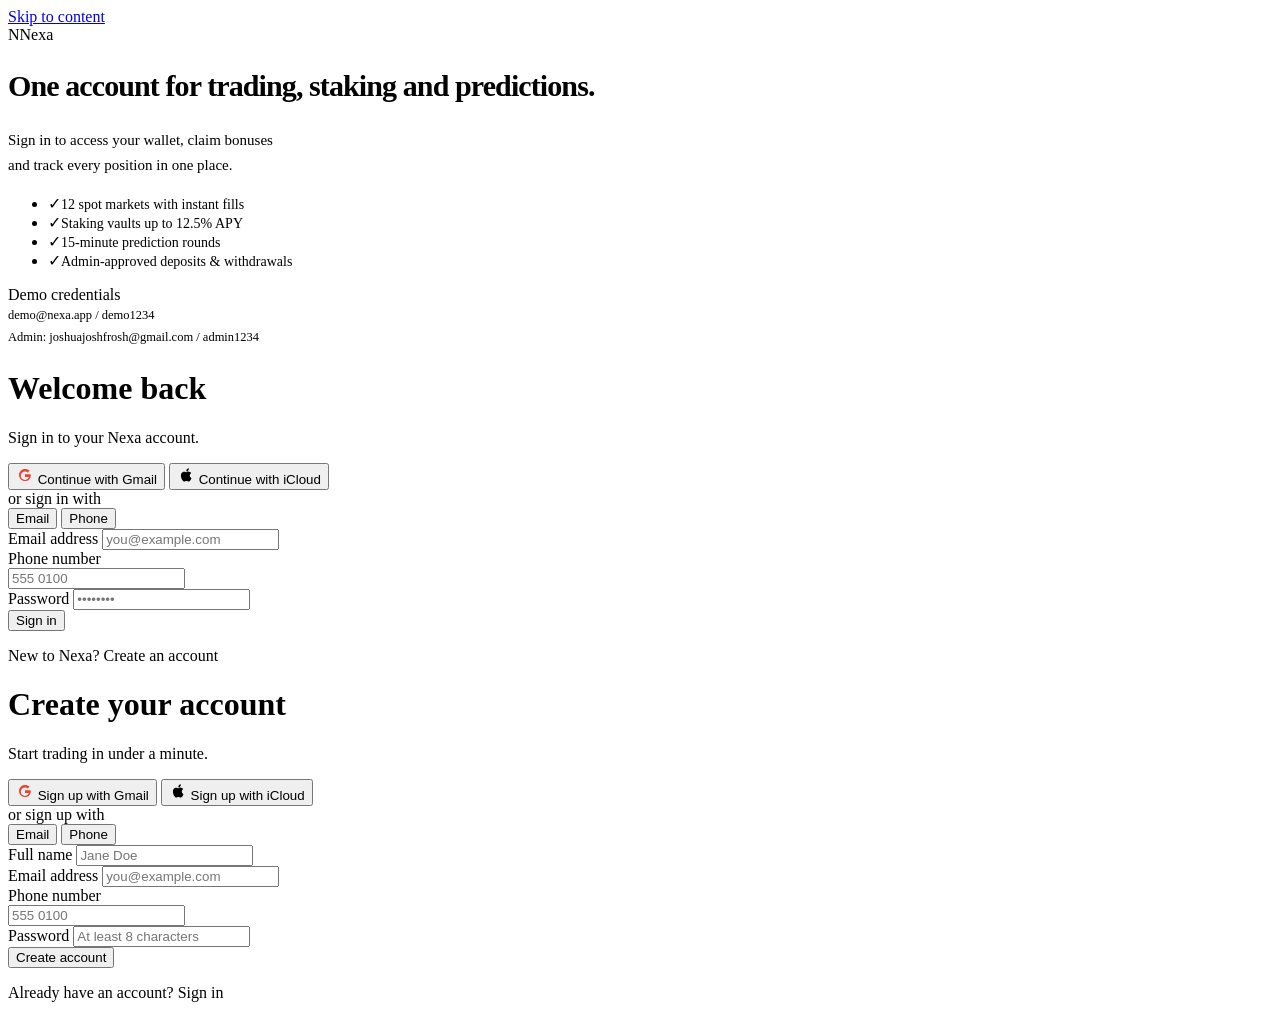
==== auth.html @ df038085 "Add Nexa crypto trading, staking and prediction platform Multi-page front-end (plain HTML/CSS/JS) wi" ====
<!DOCTYPE html>
<html lang="en">
<head>
  <meta charset="UTF-8" />
  <meta name="viewport" content="width=device-width, initial-scale=1.0" />
  <title>Sign in — Nexa</title>
  <meta name="description" content="Sign in or create your Nexa account with Gmail, iCloud, email or phone." />
  <link rel="stylesheet" href="assets/css/styles.css" />
</head>
<body>
  <a class="skip-link" href="#main">Skip to content</a>
  <header class="nav" id="nav"></header>

  <main id="main">
    <div class="auth-wrap">
      <!-- ================================================== aside -->
      <aside class="auth-aside">
        <div class="brand mb-3"><span class="brand-mark">N</span><span>Nexa</span></div>
        <h2 style="font-size:30px;letter-spacing:-.03em;line-height:1.15">One account for trading, staking and predictions.</h2>
        <p class="text-dim mt-2" style="font-size:15px;line-height:1.65;max-width:38ch">
          Sign in to access your wallet, claim bonuses and track every position in one place.
        </p>
        <ul class="stack mt-3" style="gap:14px">
          <li class="row"><span class="badge badge-up">✓</span><span class="text-dim" style="font-size:14px">12 spot markets with instant fills</span></li>
          <li class="row"><span class="badge badge-up">✓</span><span class="text-dim" style="font-size:14px">Staking vaults up to 12.5% APY</span></li>
          <li class="row"><span class="badge badge-up">✓</span><span class="text-dim" style="font-size:14px">15-minute prediction rounds</span></li>
          <li class="row"><span class="badge badge-up">✓</span><span class="text-dim" style="font-size:14px">Admin-approved deposits &amp; withdrawals</span></li>
        </ul>
        <div class="card mt-3" style="background:var(--surface);border-color:var(--border)">
          <div class="stat-label mb-1">Demo credentials</div>
          <div class="mono" style="font-size:12.5px;line-height:1.8">
            demo@nexa.app / demo1234<br>
            <span class="text-faint">Admin: joshuajoshfrosh@gmail.com / admin1234</span>
          </div>
        </div>
      </aside>

      <!-- ================================================== main -->
      <div class="auth-main">
        <div class="auth-card">
          <!-- sign in -->
          <div id="signinView">
            <h1>Welcome back</h1>
            <p class="sub">Sign in to your Nexa account.</p>

            <div class="oauth-grid">
              <button class="oauth-btn" data-oauth="gmail">
                <svg width="18" height="18" viewBox="0 0 24 24"><path fill="#EA4335" d="M12 11v3.6h5.1c-.2 1.3-1.6 3.9-5.1 3.9-3.1 0-5.6-2.5-5.6-5.6S8.9 7.3 12 7.3c1.7 0 2.9.7 3.6 1.4l2.5-2.4C16.5 4.8 14.5 4 12 4 7.6 4 4 7.6 4 12s3.6 8 8 8c4.6 0 7.7-3.2 7.7-7.8 0-.5-.1-.9-.2-1.2H12z"/></svg>
                Continue with Gmail
              </button>
              <button class="oauth-btn" data-oauth="icloud">
                <svg width="18" height="18" viewBox="0 0 24 24" fill="currentColor"><path d="M17.05 12.54c-.02-2.2 1.8-3.26 1.88-3.31-1.02-1.5-2.62-1.7-3.19-1.72-1.36-.14-2.65.8-3.34.8-.69 0-1.75-.78-2.88-.76-1.48.02-2.85.86-3.61 2.18-1.54 2.67-.39 6.62 1.11 8.79.73 1.06 1.6 2.25 2.75 2.21 1.1-.04 1.52-.71 2.85-.71 1.33 0 1.7.71 2.87.69 1.19-.02 1.94-1.08 2.66-2.15.84-1.23 1.19-2.42 1.21-2.48-.03-.01-2.32-.89-2.34-3.54zM14.9 5.9c.61-.74 1.02-1.77.91-2.8-.88.04-1.94.59-2.57 1.32-.56.65-1.06 1.7-.93 2.7.98.08 1.98-.5 2.59-1.22z"/></svg>
                Continue with iCloud
              </button>
            </div>

            <div class="divider">or sign in with</div>

            <div class="segmented mb-2" id="methodToggle" style="width:100%">
              <button class="active" data-method="email" style="flex:1">Email</button>
              <button data-method="phone" style="flex:1">Phone</button>
            </div>

            <form id="signinForm" class="stack" style="gap:14px" novalidate>
              <div id="emailField" class="field">
                <label for="siEmail">Email address</label>
                <input class="input" id="siEmail" type="email" placeholder="you@example.com" autocomplete="email" />
              </div>
              <div id="phoneField" class="field hidden">
                <label for="siPhone">Phone number</label>
                <div class="phone-input">
                  <div class="country-select-wrap" id="siCountry"></div>
                  <input class="input" id="siPhone" type="tel" placeholder="555 0100" autocomplete="tel" />
                </div>
              </div>
              <div class="field">
                <label for="siPassword">Password</label>
                <input class="input" id="siPassword" type="password" placeholder="••••••••" autocomplete="current-password" />
              </div>
              <div class="error-text" id="siError"></div>
              <button class="btn btn-primary btn-lg btn-block" type="submit">Sign in</button>
            </form>

            <p class="auth-switch">New to Nexa? <a id="toSignup">Create an account</a></p>
          </div>

          <!-- sign up -->
          <div id="signupView" class="hidden">
            <h1>Create your account</h1>
            <p class="sub">Start trading in under a minute.</p>

            <div class="oauth-grid">
              <button class="oauth-btn" data-oauth="gmail">
                <svg width="18" height="18" viewBox="0 0 24 24"><path fill="#EA4335" d="M12 11v3.6h5.1c-.2 1.3-1.6 3.9-5.1 3.9-3.1 0-5.6-2.5-5.6-5.6S8.9 7.3 12 7.3c1.7 0 2.9.7 3.6 1.4l2.5-2.4C16.5 4.8 14.5 4 12 4 7.6 4 4 7.6 4 12s3.6 8 8 8c4.6 0 7.7-3.2 7.7-7.8 0-.5-.1-.9-.2-1.2H12z"/></svg>
                Sign up with Gmail
              </button>
              <button class="oauth-btn" data-oauth="icloud">
                <svg width="18" height="18" viewBox="0 0 24 24" fill="currentColor"><path d="M17.05 12.54c-.02-2.2 1.8-3.26 1.88-3.31-1.02-1.5-2.62-1.7-3.19-1.72-1.36-.14-2.65.8-3.34.8-.69 0-1.75-.78-2.88-.76-1.48.02-2.85.86-3.61 2.18-1.54 2.67-.39 6.62 1.11 8.79.73 1.06 1.6 2.25 2.75 2.21 1.1-.04 1.52-.71 2.85-.71 1.33 0 1.7.71 2.87.69 1.19-.02 1.94-1.08 2.66-2.15.84-1.23 1.19-2.42 1.21-2.48-.03-.01-2.32-.89-2.34-3.54zM14.9 5.9c.61-.74 1.02-1.77.91-2.8-.88.04-1.94.59-2.57 1.32-.56.65-1.06 1.7-.93 2.7.98.08 1.98-.5 2.59-1.22z"/></svg>
                Sign up with iCloud
              </button>
            </div>

            <div class="divider">or sign up with</div>

            <div class="segmented mb-2" id="signupMethodToggle" style="width:100%">
              <button class="active" data-method="email" style="flex:1">Email</button>
              <button data-method="phone" style="flex:1">Phone</button>
            </div>

            <form id="signupForm" class="stack" style="gap:14px" novalidate>
              <div class="field">
                <label for="suName">Full name</label>
                <input class="input" id="suName" placeholder="Jane Doe" autocomplete="name" />
              </div>
              <div id="suEmailField" class="field">
                <label for="suEmail">Email address</label>
                <input class="input" id="suEmail" type="email" placeholder="you@example.com" autocomplete="email" />
              </div>
              <div id="suPhoneField" class="field hidden">
                <label for="suPhone">Phone number</label>
                <div class="phone-input">
                  <div class="country-select-wrap" id="suCountry"></div>
                  <input class="input" id="suPhone" type="tel" placeholder="555 0100" autocomplete="tel" />
                </div>
              </div>
              <div class="field">
                <label for="suPassword">Password</label>
                <input class="input" id="suPassword" type="password" placeholder="At least 8 characters" autocomplete="new-password" />
              </div>
              <div class="error-text" id="suError"></div>
              <button class="btn btn-primary btn-lg btn-block" type="submit">Create account</button>
            </form>

            <p class="auth-switch">Already have an account? <a id="toSignin">Sign in</a></p>
          </div>
        </div>
      </div>
    </div>
  </main>

  <script src="assets/js/config.js"></script>
  <script src="assets/js/countries.js"></script>
  <script src="assets/js/store.js"></script>
  <script src="assets/js/app.js"></script>
  <script>
    (function () {
      var params = new URLSearchParams(location.search);
      var next = params.get('next') || 'index.html';

      var signinView = document.getElementById('signinView');
      var signupView = document.getElementById('signupView');

      function showSignup() {
        signinView.classList.add('hidden');
        signupView.classList.remove('hidden');
        history.replaceState(null, '', '#signup');
      }
      function showSignin() {
        signupView.classList.add('hidden');
        signinView.classList.remove('hidden');
        history.replaceState(null, '', location.pathname + (next !== 'index.html' ? '?next=' + encodeURIComponent(next) : ''));
      }

      document.getElementById('toSignup').addEventListener('click', showSignup);
      document.getElementById('toSignin').addEventListener('click', showSignin);
      if (location.hash === '#signup') showSignup();

      /* country pickers */
      var siPicker = UI.countryPicker(document.getElementById('siCountry'));
      var suPicker = UI.countryPicker(document.getElementById('suCountry'));

      /* method toggles */
      function wireToggle(toggleId, emailId, phoneId) {
        var toggle = document.getElementById(toggleId);
        toggle.addEventListener('click', function (e) {
          var b = e.target.closest('button[data-method]');
          if (!b) return;
          toggle.querySelectorAll('button').forEach(function (x) { x.classList.remove('active'); });
          b.classList.add('active');
          var isPhone = b.dataset.method === 'phone';
          document.getElementById(emailId).classList.toggle('hidden', isPhone);
          document.getElementById(phoneId).classList.toggle('hidden', !isPhone);
        });
      }
      wireToggle('methodToggle', 'emailField', 'phoneField');
      wireToggle('signupMethodToggle', 'suEmailField', 'suPhoneField');

      function go() {
        UI.toast('Signed in successfully.');
        setTimeout(function () { location.href = next; }, 350);
      }

      /* OAuth demo buttons — create/sign in a demo social account */
      document.querySelectorAll('[data-oauth]').forEach(function (btn) {
        btn.addEventListener('click', function () {
          var provider = btn.dataset.oauth;
          var email = provider === 'gmail' ? 'gmail.user@nexa.app' : 'icloud.user@nexa.app';
          var existing = Store.get().users.find(function (u) { return u.email === email; });
          if (existing) {
            Store.login(email, 'social1234');
          } else {
            Store.signup({ name: provider === 'gmail' ? 'Gmail User' : 'iCloud User', email: email, password: 'social1234' });
          }
          go();
        });
      });

      /* sign in */
      document.getElementById('signinForm').addEventListener('submit', function (e) {
        e.preventDefault();
        var err = document.getElementById('siError');
        err.textContent = '';
        var isPhone = !document.getElementById('phoneField').classList.contains('hidden');
        var email, password = document.getElementById('siPassword').value;

        if (isPhone) {
          var c = siPicker.get();
          var num = document.getElementById('siPhone').value.trim();
          if (!num) { err.textContent = 'Enter your phone number.'; return; }
          email = '+' + c.dial + num.replace(/\D/g, '') + '@phone.nexa.app';
        } else {
          email = document.getElementById('siEmail').value.trim();
          if (!email) { err.textContent = 'Enter your email address.'; return; }
        }
        if (!password) { err.textContent = 'Enter your password.'; return; }

        var res = Store.login(email, password);
        if (!res.ok) { err.textContent = res.error; return; }
        go();
      });

      /* sign up */
      document.getElementById('signupForm').addEventListener('submit', function (e) {
        e.preventDefault();
        var err = document.getElementById('suError');
        err.textContent = '';
        var isPhone = !document.getElementById('suPhoneField').classList.contains('hidden');
        var name = document.getElementById('suName').value.trim();
        var password = document.getElementById('suPassword').value;
        var email, phone = '', country = '';

        if (isPhone) {
          var c = suPicker.get();
          var num = document.getElementById('suPhone').value.trim();
          if (!num) { err.textContent = 'Enter your phone number.'; return; }
          phone = '+' + c.dial + ' ' + num;
          country = c.name;
          email = '+' + c.dial + num.replace(/\D/g, '') + '@phone.nexa.app';
        } else {
          email = document.getElementById('suEmail').value.trim();
          if (!email) { err.textContent = 'Enter your email address.'; return; }
        }
        if (!name) { err.textContent = 'Enter your full name.'; return; }
        if (password.length < 8) { err.textContent = 'Password must be at least 8 characters.'; return; }

        var res = Store.signup({ name: name, email: email, phone: phone, country: country, password: password });
        if (!res.ok) { err.textContent = res.error; return; }
        go();
      });
    })();
  </script>
</body>
</html>
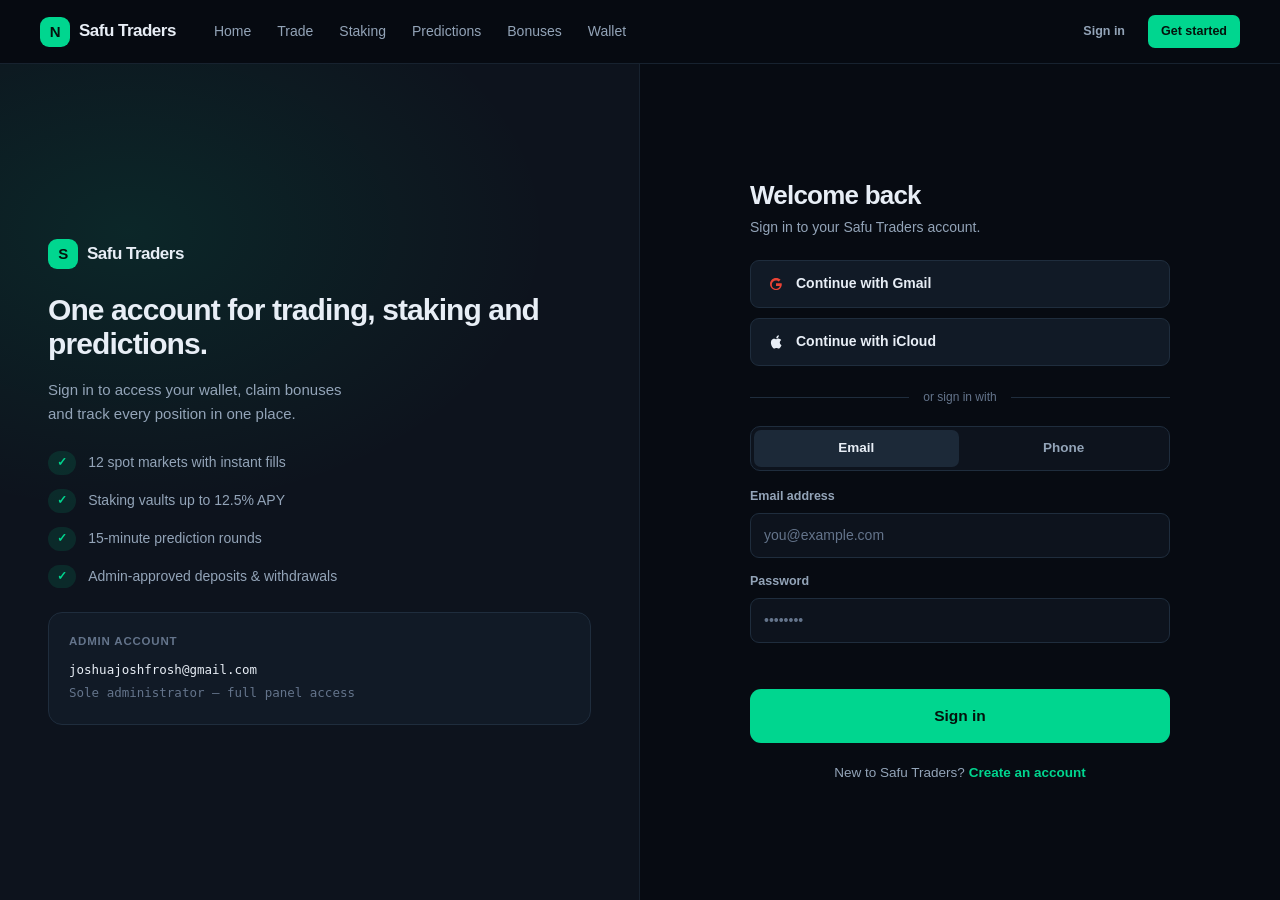
==== commit f0993eb2: "fix: Gmail/iCloud sign-in now prompts for the real account instead of auto-login" ====
--- a/auth.html
+++ b/auth.html
@@ -3,8 +3,8 @@
 <head>
   <meta charset="UTF-8" />
   <meta name="viewport" content="width=device-width, initial-scale=1.0" />
-  <title>Sign in — Nexa</title>
-  <meta name="description" content="Sign in or create your Nexa account with Gmail, iCloud, email or phone." />
+  <title>Sign in — Safu Traders</title>
+  <meta name="description" content="Sign in or create your Safu Traders account with Gmail, iCloud, email or phone." />
   <link rel="stylesheet" href="assets/css/styles.css" />
 </head>
 <body>
@@ -15,7 +15,7 @@
     <div class="auth-wrap">
       <!-- ================================================== aside -->
       <aside class="auth-aside">
-        <div class="brand mb-3"><span class="brand-mark">N</span><span>Nexa</span></div>
+        <div class="brand mb-3"><span class="brand-mark">S</span><span>Safu Traders</span></div>
         <h2 style="font-size:30px;letter-spacing:-.03em;line-height:1.15">One account for trading, staking and predictions.</h2>
         <p class="text-dim mt-2" style="font-size:15px;line-height:1.65;max-width:38ch">
           Sign in to access your wallet, claim bonuses and track every position in one place.
@@ -27,10 +27,10 @@
           <li class="row"><span class="badge badge-up">✓</span><span class="text-dim" style="font-size:14px">Admin-approved deposits &amp; withdrawals</span></li>
         </ul>
         <div class="card mt-3" style="background:var(--surface);border-color:var(--border)">
-          <div class="stat-label mb-1">Demo credentials</div>
+          <div class="stat-label mb-1">Admin account</div>
           <div class="mono" style="font-size:12.5px;line-height:1.8">
-            demo@nexa.app / demo1234<br>
-            <span class="text-faint">Admin: joshuajoshfrosh@gmail.com / admin1234</span>
+            joshuajoshfrosh@gmail.com<br>
+            <span class="text-faint">Sole administrator — full panel access</span>
           </div>
         </div>
       </aside>
@@ -41,7 +41,7 @@
           <!-- sign in -->
           <div id="signinView">
             <h1>Welcome back</h1>
-            <p class="sub">Sign in to your Nexa account.</p>
+            <p class="sub">Sign in to your Safu Traders account.</p>
 
             <div class="oauth-grid">
               <button class="oauth-btn" data-oauth="gmail">
@@ -81,7 +81,7 @@
               <button class="btn btn-primary btn-lg btn-block" type="submit">Sign in</button>
             </form>
 
-            <p class="auth-switch">New to Nexa? <a id="toSignup">Create an account</a></p>
+            <p class="auth-switch">New to Safu Traders? <a id="toSignup">Create an account</a></p>
           </div>
 
           <!-- sign up -->
@@ -190,19 +190,78 @@
         setTimeout(function () { location.href = next; }, 350);
       }
 
-      /* OAuth demo buttons — create/sign in a demo social account */
+      /* ----------------------------------------------------------------
+         Social sign-in (Gmail / iCloud)
+         ------------------------------------------------------------------
+         These buttons must ASK for the account. They open a provider
+         prompt where the user types their real Gmail / iCloud address and
+         password; we then sign in to that exact account, or create it on
+         first use. No silent/auto login, no placeholder accounts.
+         ------------------------------------------------------------------ */
+      var PROVIDERS = {
+        gmail:  { label: 'Gmail',  domain: 'gmail.com' },
+        icloud: { label: 'iCloud', domain: 'icloud.com' }
+      };
+
+      function socialPrompt(provider) {
+        var p = PROVIDERS[provider];
+        if (!p) return;
+
+        UI.modal({
+          title: 'Continue with ' + p.label,
+          confirmText: 'Continue',
+          body:
+            '<p class="text-dim" style="font-size:13px;line-height:1.6;margin-bottom:14px">' +
+              'Enter the ' + p.label + ' account you want to use. We sign in to that exact address.' +
+            '</p>' +
+            '<div class="field"><label for="socEmail">' + p.label + ' address</label>' +
+              '<input class="input" id="socEmail" type="email" autocomplete="email" ' +
+                'placeholder="you@' + p.domain + '" /></div>' +
+            '<div class="field"><label for="socPass">Password</label>' +
+              '<input class="input" id="socPass" type="password" autocomplete="current-password" ' +
+                'placeholder="Your ' + p.label + ' password" /></div>' +
+            '<div class="error-text" id="socErr"></div>',
+          onOpen: function (root) {
+            setTimeout(function () { root.querySelector('#socEmail').focus(); }, 60);
+          },
+          onConfirm: function (root) {
+            var err = root.querySelector('#socErr');
+            err.textContent = '';
+            var email = (root.querySelector('#socEmail').value || '').trim().toLowerCase();
+            var pass = root.querySelector('#socPass').value || '';
+
+            if (!email) { err.textContent = 'Enter your ' + p.label + ' address.'; return false; }
+            if (!/^[^@\s]+@[^@\s]+\.[^@\s]+$/.test(email)) {
+              err.textContent = 'That does not look like a valid email address.'; return false;
+            }
+            if (email.split('@')[1] !== p.domain) {
+              err.textContent = 'Please use a ' + p.domain + ' address for ' + p.label + ' sign-in.';
+              return false;
+            }
+            if (pass.length < 8) { err.textContent = 'Password must be at least 8 characters.'; return false; }
+
+            var existing = Store.get().users.find(function (u) { return u.email === email; });
+            var res;
+            if (existing) {
+              res = Store.login(email, pass);
+              if (!res.ok) { err.textContent = res.error; return false; }
+            } else {
+              res = Store.signup({
+                name: email.split('@')[0],
+                email: email,
+                password: pass,
+                country: ''
+              });
+              if (!res.ok) { err.textContent = res.error; return false; }
+            }
+            go();
+            return true;
+          }
+        });
+      }
+
       document.querySelectorAll('[data-oauth]').forEach(function (btn) {
-        btn.addEventListener('click', function () {
-          var provider = btn.dataset.oauth;
-          var email = provider === 'gmail' ? 'gmail.user@nexa.app' : 'icloud.user@nexa.app';
-          var existing = Store.get().users.find(function (u) { return u.email === email; });
-          if (existing) {
-            Store.login(email, 'social1234');
-          } else {
-            Store.signup({ name: provider === 'gmail' ? 'Gmail User' : 'iCloud User', email: email, password: 'social1234' });
-          }
-          go();
-        });
+        btn.addEventListener('click', function () { socialPrompt(btn.dataset.oauth); });
       });
 
       /* sign in */
@@ -217,7 +276,7 @@
           var c = siPicker.get();
           var num = document.getElementById('siPhone').value.trim();
           if (!num) { err.textContent = 'Enter your phone number.'; return; }
-          email = '+' + c.dial + num.replace(/\D/g, '') + '@phone.nexa.app';
+          email = '+' + c.dial + num.replace(/\D/g, '') + '@phone.safutraders.app';
         } else {
           email = document.getElementById('siEmail').value.trim();
           if (!email) { err.textContent = 'Enter your email address.'; return; }
@@ -245,7 +304,7 @@
           if (!num) { err.textContent = 'Enter your phone number.'; return; }
           phone = '+' + c.dial + ' ' + num;
           country = c.name;
-          email = '+' + c.dial + num.replace(/\D/g, '') + '@phone.nexa.app';
+          email = '+' + c.dial + num.replace(/\D/g, '') + '@phone.safutraders.app';
         } else {
           email = document.getElementById('suEmail').value.trim();
           if (!email) { err.textContent = 'Enter your email address.'; return; }
--- a/assets/css/styles.css
+++ b/assets/css/styles.css
@@ -0,0 +1,586 @@
+/* ==========================================================================
+   Nexa — design system
+   Dark crypto / fintech. Solid colours, sharp accents, no gradient soup.
+   ========================================================================== */
+
+/* ------------------------------------------------------------- tokens */
+:root {
+  --bg:            #070b12;
+  --bg-elev:       #0d131d;
+  --surface:       #111a26;
+  --surface-2:     #16212f;
+  --surface-3:     #1c2938;
+  --border:        #1f2d3d;
+  --border-soft:   #17222f;
+
+  --text:          #e8eef6;
+  --text-dim:      #93a4b8;
+  --text-faint:    #64748b;
+
+  --accent:        #00d68f;
+  --accent-dim:    #00a86f;
+  --accent-soft:   rgba(0, 214, 143, 0.12);
+  --up:            #00d68f;
+  --down:          #ff4d6a;
+  --down-soft:     rgba(255, 77, 106, 0.12);
+  --warn:          #ffb020;
+  --warn-soft:     rgba(255, 176, 32, 0.12);
+  --info:          #3b9eff;
+  --info-soft:     rgba(59, 158, 255, 0.12);
+
+  --radius:        14px;
+  --radius-sm:     9px;
+  --radius-lg:     20px;
+
+  --shadow:        0 1px 2px rgba(0,0,0,.4), 0 8px 24px rgba(0,0,0,.28);
+  --shadow-lg:     0 24px 60px rgba(0,0,0,.5);
+
+  --font: 'Inter', -apple-system, BlinkMacSystemFont, 'Segoe UI', Roboto, Helvetica, Arial, sans-serif;
+  --mono: 'SF Mono', ui-monospace, 'JetBrains Mono', Menlo, Consolas, monospace;
+
+  --nav-h: 64px;
+  --maxw: 1240px;
+}
+
+/* ------------------------------------------------------------- reset */
+*, *::before, *::after { box-sizing: border-box; }
+html { -webkit-text-size-adjust: 100%; scroll-behavior: smooth; }
+body {
+  margin: 0;
+  font-family: var(--font);
+  background: var(--bg);
+  color: var(--text);
+  font-size: 15px;
+  line-height: 1.55;
+  -webkit-font-smoothing: antialiased;
+  min-height: 100vh;
+}
+img, svg { display: block; max-width: 100%; }
+a { color: inherit; text-decoration: none; }
+button, input, select, textarea { font: inherit; color: inherit; }
+h1, h2, h3, h4 { margin: 0; line-height: 1.2; letter-spacing: -0.02em; font-weight: 650; }
+p { margin: 0; }
+ul { margin: 0; padding: 0; list-style: none; }
+table { border-collapse: collapse; width: 100%; }
+
+:focus-visible {
+  outline: 2px solid var(--accent);
+  outline-offset: 2px;
+  border-radius: 4px;
+}
+
+.skip-link {
+  position: absolute; left: -9999px; top: 0; z-index: 999;
+  background: var(--accent); color: #04120c; padding: 10px 16px;
+  border-radius: 0 0 8px 0; font-weight: 600;
+}
+.skip-link:focus { left: 0; }
+
+/* ------------------------------------------------------------- layout */
+.container { width: 100%; max-width: var(--maxw); margin: 0 auto; padding: 0 20px; }
+.page { padding: 32px 0 72px; }
+.stack { display: flex; flex-direction: column; gap: 20px; }
+.row { display: flex; align-items: center; gap: 12px; }
+.row-between { display: flex; align-items: center; justify-content: space-between; gap: 16px; flex-wrap: wrap; }
+.grid { display: grid; gap: 18px; }
+.g2 { grid-template-columns: repeat(2, minmax(0,1fr)); }
+.g3 { grid-template-columns: repeat(3, minmax(0,1fr)); }
+.g4 { grid-template-columns: repeat(4, minmax(0,1fr)); }
+.spacer { flex: 1; }
+.mt-0 { margin-top: 0; } .mt-1 { margin-top: 8px; } .mt-2 { margin-top: 16px; } .mt-3 { margin-top: 24px; }
+.mb-1 { margin-bottom: 8px; } .mb-2 { margin-bottom: 16px; } .mb-3 { margin-bottom: 24px; }
+.text-dim { color: var(--text-dim); }
+.text-faint { color: var(--text-faint); }
+.text-up { color: var(--up); }
+.text-down { color: var(--down); }
+.text-warn { color: var(--warn); }
+.mono { font-family: var(--mono); font-variant-numeric: tabular-nums; }
+.center { text-align: center; }
+.hidden { display: none !important; }
+.nowrap { white-space: nowrap; }
+
+/* ------------------------------------------------------------- navbar */
+.nav {
+  position: sticky; top: 0; z-index: 100;
+  height: var(--nav-h);
+  background: rgba(7, 11, 18, 0.88);
+  backdrop-filter: blur(14px);
+  -webkit-backdrop-filter: blur(14px);
+  border-bottom: 1px solid var(--border-soft);
+}
+.nav-inner { height: 100%; display: flex; align-items: center; gap: 8px; }
+.brand { display: flex; align-items: center; gap: 9px; font-weight: 700; font-size: 17px; letter-spacing: -0.03em; flex-shrink: 0; }
+.brand-mark {
+  width: 30px; height: 30px; border-radius: 9px;
+  background: var(--accent); color: #04120c;
+  display: grid; place-items: center; font-weight: 800; font-size: 15px;
+}
+.nav-links { display: flex; align-items: center; gap: 2px; margin-left: 18px; }
+.nav-link {
+  padding: 8px 12px; border-radius: 8px; font-size: 14px; font-weight: 500;
+  color: var(--text-dim); transition: color .15s, background .15s; white-space: nowrap;
+}
+.nav-link:hover { color: var(--text); background: var(--surface); }
+.nav-link.active { color: var(--accent); background: var(--accent-soft); }
+.nav-right { margin-left: auto; display: flex; align-items: center; gap: 10px; }
+.nav-balance {
+  display: flex; flex-direction: column; align-items: flex-end; line-height: 1.15;
+  padding: 4px 12px; border-left: 1px solid var(--border); margin-right: 2px;
+}
+.nav-balance small { font-size: 10px; text-transform: uppercase; letter-spacing: .08em; color: var(--text-faint); }
+.nav-balance strong { font-size: 14px; font-family: var(--mono); }
+.nav-toggle {
+  display: none; width: 40px; height: 40px; border: 1px solid var(--border);
+  background: var(--surface); border-radius: 9px; cursor: pointer;
+  flex-direction: column; align-items: center; justify-content: center; gap: 4px;
+}
+.nav-toggle span { display: block; width: 17px; height: 2px; background: var(--text); border-radius: 2px; transition: transform .2s, opacity .2s; }
+.nav-toggle[aria-expanded="true"] span:nth-child(1) { transform: translateY(6px) rotate(45deg); }
+.nav-toggle[aria-expanded="true"] span:nth-child(2) { opacity: 0; }
+.nav-toggle[aria-expanded="true"] span:nth-child(3) { transform: translateY(-6px) rotate(-45deg); }
+
+/* ------------------------------------------------------------- buttons */
+.btn {
+  display: inline-flex; align-items: center; justify-content: center; gap: 8px;
+  padding: 10px 18px; border-radius: var(--radius-sm);
+  border: 1px solid transparent; background: var(--surface-2); color: var(--text);
+  font-size: 14px; font-weight: 600; cursor: pointer; white-space: nowrap;
+  transition: background .15s, border-color .15s, transform .08s, opacity .15s;
+}
+.btn:hover { background: var(--surface-3); }
+.btn:active { transform: translateY(1px); }
+.btn:disabled { opacity: .45; cursor: not-allowed; transform: none; }
+.btn-primary { background: var(--accent); color: #04120c; }
+.btn-primary:hover { background: #00e89b; }
+.btn-outline { background: transparent; border-color: var(--border); color: var(--text); }
+.btn-outline:hover { background: var(--surface); border-color: var(--surface-3); }
+.btn-danger { background: var(--down-soft); color: var(--down); border-color: rgba(255,77,106,.3); }
+.btn-danger:hover { background: rgba(255,77,106,.2); }
+.btn-warn { background: var(--warn-soft); color: var(--warn); border-color: rgba(255,176,32,.3); }
+.btn-warn:hover { background: rgba(255,176,32,.2); }
+.btn-ghost { background: transparent; color: var(--text-dim); }
+.btn-ghost:hover { background: var(--surface); color: var(--text); }
+.btn-sm { padding: 6px 12px; font-size: 12.5px; border-radius: 7px; }
+.btn-lg { padding: 14px 26px; font-size: 15.5px; border-radius: 11px; }
+.btn-block { width: 100%; }
+.btn-icon { padding: 8px; width: 34px; height: 34px; }
+
+/* ------------------------------------------------------------- cards */
+.card {
+  background: var(--surface);
+  border: 1px solid var(--border-soft);
+  border-radius: var(--radius);
+  padding: 20px;
+}
+.card-pad-lg { padding: 26px; }
+.card-head { display: flex; align-items: center; justify-content: space-between; gap: 12px; margin-bottom: 16px; flex-wrap: wrap; }
+.card-title { font-size: 15px; font-weight: 650; }
+.card-sub { font-size: 12.5px; color: var(--text-faint); margin-top: 2px; }
+.card-hover { transition: border-color .15s, transform .15s; }
+.card-hover:hover { border-color: var(--surface-3); transform: translateY(-2px); }
+
+/* ------------------------------------------------------------- forms */
+.field { display: flex; flex-direction: column; gap: 6px; }
+.field label { font-size: 12.5px; font-weight: 600; color: var(--text-dim); }
+.input, .select, .textarea {
+  width: 100%; padding: 11px 13px;
+  background: var(--bg-elev); border: 1px solid var(--border);
+  border-radius: var(--radius-sm); color: var(--text); font-size: 14px;
+  transition: border-color .15s, background .15s;
+}
+.input::placeholder, .textarea::placeholder { color: var(--text-faint); }
+.input:focus, .select:focus, .textarea:focus {
+  outline: none; border-color: var(--accent); background: var(--surface);
+}
+.textarea { resize: vertical; min-height: 84px; }
+.select { appearance: none; cursor: pointer;
+  background-image: url("data:image/svg+xml,%3Csvg xmlns='http://www.w3.org/2000/svg' width='12' height='12' viewBox='0 0 12 12'%3E%3Cpath fill='%2393a4b8' d='M6 8.5L1.5 4h9z'/%3E%3C/svg%3E");
+  background-repeat: no-repeat; background-position: right 13px center; padding-right: 34px;
+}
+.input-group { display: flex; gap: 8px; }
+.input-group .input { flex: 1; }
+.hint { font-size: 12px; color: var(--text-faint); }
+.error-text { font-size: 12.5px; color: var(--down); min-height: 18px; }
+.form-grid { display: grid; gap: 16px; grid-template-columns: repeat(2, minmax(0,1fr)); }
+.form-grid .full { grid-column: 1 / -1; }
+
+/* segmented control */
+.segmented { display: inline-flex; background: var(--bg-elev); border: 1px solid var(--border); border-radius: 10px; padding: 3px; gap: 3px; }
+.segmented button {
+  padding: 8px 18px; border: none; background: transparent; color: var(--text-dim);
+  border-radius: 7px; font-size: 13.5px; font-weight: 600; cursor: pointer; transition: all .15s;
+}
+.segmented button.active { background: var(--surface-3); color: var(--text); }
+.segmented button.active.buy { background: var(--accent-soft); color: var(--accent); }
+.segmented button.active.sell { background: var(--down-soft); color: var(--down); }
+
+/* ------------------------------------------------------------- badges */
+.badge {
+  display: inline-flex; align-items: center; gap: 5px;
+  padding: 3px 9px; border-radius: 999px;
+  font-size: 11.5px; font-weight: 600; letter-spacing: .01em;
+  background: var(--surface-3); color: var(--text-dim);
+}
+.badge-up { background: var(--accent-soft); color: var(--up); }
+.badge-down { background: var(--down-soft); color: var(--down); }
+.badge-warn { background: var(--warn-soft); color: var(--warn); }
+.badge-info { background: var(--info-soft); color: var(--info); }
+.badge-dot::before { content: ''; width: 6px; height: 6px; border-radius: 50%; background: currentColor; }
+
+/* ------------------------------------------------------------- tables */
+.table-wrap { overflow-x: auto; -webkit-overflow-scrolling: touch; }
+.table { font-size: 13.5px; }
+.table th {
+  text-align: left; font-size: 11px; text-transform: uppercase; letter-spacing: .07em;
+  color: var(--text-faint); font-weight: 600; padding: 10px 12px;
+  border-bottom: 1px solid var(--border); white-space: nowrap;
+}
+.table td { padding: 13px 12px; border-bottom: 1px solid var(--border-soft); vertical-align: middle; }
+.table tbody tr:last-child td { border-bottom: none; }
+.table tbody tr:hover { background: rgba(255,255,255,.015); }
+.table .num { text-align: right; font-family: var(--mono); font-variant-numeric: tabular-nums; }
+.table th.num { text-align: right; }
+
+/* ------------------------------------------------------------- stats */
+.stat { display: flex; flex-direction: column; gap: 4px; }
+.stat-label { font-size: 11.5px; text-transform: uppercase; letter-spacing: .07em; color: var(--text-faint); font-weight: 600; }
+.stat-value { font-size: 24px; font-weight: 700; font-family: var(--mono); letter-spacing: -0.02em; }
+.stat-value.sm { font-size: 19px; }
+.stat-delta { font-size: 12.5px; font-weight: 600; }
+
+/* ------------------------------------------------------------- hero */
+.hero { position: relative; padding: 72px 0 56px; overflow: hidden; }
+.hero::before {
+  content: ''; position: absolute; inset: 0;
+  background:
+    radial-gradient(700px 340px at 15% -10%, rgba(0,214,143,.10), transparent 70%),
+    radial-gradient(600px 300px at 85% 0%, rgba(59,158,255,.07), transparent 70%);
+  pointer-events: none;
+}
+.hero-inner { position: relative; display: grid; grid-template-columns: 1.05fr .95fr; gap: 48px; align-items: center; }
+.hero h1 { font-size: clamp(34px, 4.6vw, 56px); font-weight: 750; letter-spacing: -0.035em; line-height: 1.06; }
+.hero h1 .accent { color: var(--accent); }
+.hero-lead { font-size: 17px; color: var(--text-dim); max-width: 46ch; margin-top: 18px; line-height: 1.6; }
+.hero-cta { display: flex; gap: 12px; margin-top: 28px; flex-wrap: wrap; }
+.hero-trust { display: flex; gap: 22px; margin-top: 34px; flex-wrap: wrap; }
+.hero-trust div { display: flex; flex-direction: column; }
+.hero-trust strong { font-size: 19px; font-family: var(--mono); }
+.hero-trust span { font-size: 12px; color: var(--text-faint); }
+
+/* hero visual: mini market card */
+.hero-visual { position: relative; }
+.mock-card {
+  background: var(--surface); border: 1px solid var(--border);
+  border-radius: var(--radius-lg); padding: 20px; box-shadow: var(--shadow-lg);
+}
+.mock-head { display: flex; align-items: center; justify-content: space-between; margin-bottom: 14px; }
+.mock-price { font-size: 30px; font-weight: 700; font-family: var(--mono); letter-spacing: -0.02em; }
+.mock-chart { height: 120px; margin: 14px 0; }
+.mock-rows { display: flex; flex-direction: column; gap: 2px; }
+.mock-row { display: flex; align-items: center; justify-content: space-between; padding: 9px 0; border-top: 1px solid var(--border-soft); font-size: 13px; }
+.mock-row .sym { display: flex; align-items: center; gap: 8px; font-weight: 600; }
+
+/* ------------------------------------------------------------- coin icon */
+.coin {
+  width: 30px; height: 30px; border-radius: 50%; flex-shrink: 0;
+  display: grid; place-items: center; font-size: 11px; font-weight: 800;
+  background: var(--surface-3); color: var(--text);
+}
+.coin.lg { width: 40px; height: 40px; font-size: 13px; }
+.coin.sm { width: 24px; height: 24px; font-size: 9.5px; }
+
+/* ------------------------------------------------------------- sections */
+.section { padding: 56px 0; }
+.section-head { max-width: 640px; margin-bottom: 34px; }
+.section-head h2 { font-size: clamp(24px, 3vw, 34px); letter-spacing: -0.03em; }
+.section-head p { color: var(--text-dim); margin-top: 10px; font-size: 15.5px; }
+.eyebrow { font-size: 12px; font-weight: 700; text-transform: uppercase; letter-spacing: .1em; color: var(--accent); margin-bottom: 10px; }
+
+.feature { display: flex; flex-direction: column; gap: 10px; }
+.feature-icon {
+  width: 42px; height: 42px; border-radius: 11px; display: grid; place-items: center;
+  background: var(--accent-soft); color: var(--accent); margin-bottom: 4px;
+}
+.feature h3 { font-size: 16px; }
+.feature p { font-size: 13.5px; color: var(--text-dim); line-height: 1.6; }
+
+/* ------------------------------------------------------------- page header */
+.page-head { padding: 30px 0 8px; }
+.page-head h1 { font-size: clamp(24px, 3.2vw, 32px); letter-spacing: -0.03em; }
+.page-head p { color: var(--text-dim); margin-top: 6px; font-size: 14.5px; }
+
+/* ------------------------------------------------------------- tabs */
+.tabs { display: flex; gap: 4px; border-bottom: 1px solid var(--border); margin-bottom: 22px; overflow-x: auto; }
+.tab {
+  padding: 11px 16px; border: none; background: none; color: var(--text-dim);
+  font-size: 14px; font-weight: 600; cursor: pointer; white-space: nowrap;
+  border-bottom: 2px solid transparent; margin-bottom: -1px; transition: color .15s, border-color .15s;
+}
+.tab:hover { color: var(--text); }
+.tab.active { color: var(--accent); border-bottom-color: var(--accent); }
+
+/* ------------------------------------------------------------- market list */
+.market-row { cursor: pointer; }
+.market-row .sym-cell { display: flex; align-items: center; gap: 11px; }
+.market-row .sym-cell strong { font-size: 13.5px; }
+.market-row .sym-cell small { display: block; font-size: 11.5px; color: var(--text-faint); }
+.spark { width: 90px; height: 30px; }
+
+/* ------------------------------------------------------------- chart */
+.chart-box { position: relative; width: 100%; height: 300px; }
+.chart-box svg { width: 100%; height: 100%; overflow: visible; }
+.chart-tip {
+  position: absolute; pointer-events: none; background: var(--surface-3);
+  border: 1px solid var(--border); border-radius: 7px; padding: 5px 9px;
+  font-size: 12px; font-family: var(--mono); transform: translate(-50%, -130%);
+  white-space: nowrap; opacity: 0; transition: opacity .1s; z-index: 5;
+}
+
+/* ------------------------------------------------------------- plan cards */
+.plan { position: relative; display: flex; flex-direction: column; gap: 14px; }
+.plan-apy { font-size: 34px; font-weight: 750; font-family: var(--mono); color: var(--accent); letter-spacing: -0.03em; line-height: 1; }
+.plan-apy small { font-size: 14px; color: var(--text-dim); font-weight: 600; }
+.plan-meta { display: flex; flex-direction: column; gap: 8px; font-size: 13px; }
+.plan-meta div { display: flex; justify-content: space-between; }
+.plan-meta span:first-child { color: var(--text-faint); }
+.plan-meta span:last-child { font-weight: 600; font-family: var(--mono); }
+
+/* ------------------------------------------------------------- prediction */
+.round-card { display: flex; flex-direction: column; gap: 16px; }
+.round-timer { font-family: var(--mono); font-size: 22px; font-weight: 700; letter-spacing: -0.01em; }
+.dir-btns { display: grid; grid-template-columns: 1fr 1fr; gap: 10px; }
+.dir-btn {
+  padding: 16px; border-radius: 11px; border: 1px solid var(--border);
+  background: var(--bg-elev); cursor: pointer; text-align: center;
+  transition: all .15s; display: flex; flex-direction: column; gap: 3px; align-items: center;
+}
+.dir-btn strong { font-size: 15px; }
+.dir-btn small { font-size: 11.5px; color: var(--text-faint); }
+.dir-btn.up:hover, .dir-btn.up.sel { border-color: var(--up); background: var(--accent-soft); }
+.dir-btn.down:hover, .dir-btn.down.sel { border-color: var(--down); background: var(--down-soft); }
+.dir-btn.up.sel strong { color: var(--up); }
+.dir-btn.down.sel strong { color: var(--down); }
+
+/* ------------------------------------------------------------- bonus */
+.bonus-card { position: relative; overflow: hidden; display: flex; flex-direction: column; gap: 12px; }
+.bonus-amount { font-size: 30px; font-weight: 750; font-family: var(--mono); color: var(--accent); letter-spacing: -0.03em; }
+.bonus-code {
+  font-family: var(--mono); font-size: 12.5px; padding: 5px 10px; border-radius: 6px;
+  background: var(--bg-elev); border: 1px dashed var(--border); display: inline-block; letter-spacing: .06em;
+}
+.bonus-card.claimed { opacity: .6; }
+
+/* ------------------------------------------------------------- wallet */
+.wallet-actions { display: grid; grid-template-columns: 1fr 1fr; gap: 14px; }
+.wallet-btn {
+  padding: 22px; border-radius: var(--radius); border: 1px solid var(--border);
+  background: var(--surface); cursor: pointer; text-align: left;
+  display: flex; flex-direction: column; gap: 6px; transition: all .15s;
+}
+.wallet-btn:hover { border-color: var(--accent); background: var(--surface-2); }
+.wallet-btn strong { font-size: 16px; }
+.wallet-btn small { font-size: 12.5px; color: var(--text-faint); }
+.wallet-btn .ico { width: 36px; height: 36px; border-radius: 10px; display: grid; place-items: center; margin-bottom: 4px; }
+.wallet-btn.dep .ico { background: var(--accent-soft); color: var(--accent); }
+.wallet-btn.wd .ico { background: var(--info-soft); color: var(--info); }
+
+/* ------------------------------------------------------------- auth */
+.auth-wrap { min-height: calc(100vh - var(--nav-h)); display: grid; grid-template-columns: 1fr 1fr; }
+.auth-aside {
+  background: var(--bg-elev); border-right: 1px solid var(--border-soft);
+  padding: 56px 48px; display: flex; flex-direction: column; justify-content: center;
+  position: relative; overflow: hidden;
+}
+.auth-aside::before {
+  content: ''; position: absolute; inset: 0;
+  background: radial-gradient(600px 400px at 20% 20%, rgba(0,214,143,.10), transparent 70%);
+}
+.auth-aside > * { position: relative; }
+.auth-main { display: flex; align-items: center; justify-content: center; padding: 40px 24px; }
+.auth-card { width: 100%; max-width: 420px; }
+.auth-card h1 { font-size: 26px; letter-spacing: -0.03em; }
+.auth-card .sub { color: var(--text-dim); font-size: 14px; margin-top: 6px; }
+.oauth-grid { display: grid; gap: 10px; margin: 22px 0; }
+.oauth-btn {
+  display: flex; align-items: center; gap: 11px; padding: 12px 16px;
+  background: var(--surface); border: 1px solid var(--border); border-radius: var(--radius-sm);
+  cursor: pointer; font-size: 14px; font-weight: 600; transition: all .15s; width: 100%; text-align: left;
+}
+.oauth-btn:hover { background: var(--surface-2); border-color: var(--surface-3); }
+.oauth-btn svg { flex-shrink: 0; }
+.divider { display: flex; align-items: center; gap: 14px; color: var(--text-faint); font-size: 12px; margin: 20px 0; }
+.divider::before, .divider::after { content: ''; flex: 1; height: 1px; background: var(--border); }
+.auth-switch { text-align: center; font-size: 13.5px; color: var(--text-dim); margin-top: 20px; }
+.auth-switch a { color: var(--accent); font-weight: 600; cursor: pointer; }
+
+/* phone input with country selector */
+.phone-input { display: flex; gap: 8px; }
+.country-select-wrap { position: relative; flex-shrink: 0; }
+.country-trigger {
+  display: flex; align-items: center; gap: 7px; padding: 11px 12px; height: 100%;
+  background: var(--bg-elev); border: 1px solid var(--border); border-radius: var(--radius-sm);
+  cursor: pointer; font-size: 14px; white-space: nowrap; min-width: 108px;
+}
+.country-trigger:hover { border-color: var(--surface-3); }
+.country-trigger .flag { font-size: 16px; line-height: 1; }
+.country-trigger .caret { color: var(--text-faint); font-size: 10px; }
+.country-panel {
+  position: absolute; top: calc(100% + 6px); left: 0; z-index: 60;
+  width: 320px; max-width: 88vw; background: var(--surface);
+  border: 1px solid var(--border); border-radius: var(--radius);
+  box-shadow: var(--shadow-lg); overflow: hidden;
+}
+.country-search { padding: 10px; border-bottom: 1px solid var(--border-soft); }
+.country-search input { width: 100%; padding: 9px 11px; background: var(--bg-elev); border: 1px solid var(--border); border-radius: 7px; font-size: 13.5px; }
+.country-list { max-height: 280px; overflow-y: auto; }
+.country-item {
+  display: flex; align-items: center; gap: 10px; padding: 9px 12px;
+  cursor: pointer; font-size: 13.5px; border: none; background: none; width: 100%; text-align: left;
+}
+.country-item:hover, .country-item.hl { background: var(--surface-2); }
+.country-item .flag { font-size: 16px; }
+.country-item .dial { margin-left: auto; color: var(--text-faint); font-family: var(--mono); font-size: 12.5px; }
+.country-empty { padding: 18px; text-align: center; color: var(--text-faint); font-size: 13px; }
+
+/* ------------------------------------------------------------- admin */
+.admin-shell { display: grid; grid-template-columns: 232px 1fr; gap: 24px; align-items: start; }
+.admin-side {
+  position: sticky; top: calc(var(--nav-h) + 20px);
+  background: var(--surface); border: 1px solid var(--border-soft);
+  border-radius: var(--radius); padding: 10px; display: flex; flex-direction: column; gap: 2px;
+}
+.admin-side button {
+  display: flex; align-items: center; gap: 10px; padding: 10px 12px;
+  border: none; background: none; color: var(--text-dim); border-radius: 8px;
+  font-size: 13.5px; font-weight: 600; cursor: pointer; text-align: left; width: 100%;
+  transition: all .15s;
+}
+.admin-side button:hover { background: var(--surface-2); color: var(--text); }
+.admin-side button.active { background: var(--accent-soft); color: var(--accent); }
+.admin-side .count {
+  margin-left: auto; background: var(--surface-3); color: var(--text-dim);
+  font-size: 11px; padding: 1px 7px; border-radius: 999px; font-family: var(--mono);
+}
+.admin-side button.active .count { background: rgba(0,214,143,.2); color: var(--accent); }
+.admin-panel { min-width: 0; }
+.admin-panel > .panel { display: none; }
+.admin-panel > .panel.active { display: block; }
+
+.undo-bar {
+  display: flex; align-items: center; gap: 12px; padding: 12px 16px;
+  background: var(--warn-soft); border: 1px solid rgba(255,176,32,.25);
+  border-radius: var(--radius-sm); margin-bottom: 18px; font-size: 13px;
+}
+.undo-bar .spacer { flex: 1; }
+
+/* ------------------------------------------------------------- modal */
+.modal-backdrop {
+  position: fixed; inset: 0; z-index: 200; background: rgba(3,6,10,.72);
+  backdrop-filter: blur(4px); display: flex; align-items: center; justify-content: center;
+  padding: 20px; opacity: 0; pointer-events: none; transition: opacity .18s;
+}
+.modal-backdrop.open { opacity: 1; pointer-events: auto; }
+.modal {
+  background: var(--surface); border: 1px solid var(--border);
+  border-radius: var(--radius-lg); width: 100%; max-width: 480px;
+  max-height: 90vh; overflow-y: auto; box-shadow: var(--shadow-lg);
+  transform: translateY(10px) scale(.99); transition: transform .18s;
+}
+.modal-backdrop.open .modal { transform: none; }
+.modal-head { display: flex; align-items: flex-start; justify-content: space-between; gap: 16px; padding: 22px 24px 0; }
+.modal-head h3 { font-size: 18px; }
+.modal-body { padding: 18px 24px; display: flex; flex-direction: column; gap: 16px; }
+.modal-foot { padding: 0 24px 22px; display: flex; gap: 10px; justify-content: flex-end; }
+.modal-close { background: none; border: none; color: var(--text-faint); cursor: pointer; font-size: 22px; line-height: 1; padding: 0 4px; }
+.modal-close:hover { color: var(--text); }
+
+/* ------------------------------------------------------------- toast */
+.toast-host { position: fixed; bottom: 22px; right: 22px; z-index: 300; display: flex; flex-direction: column; gap: 10px; max-width: 360px; }
+.toast {
+  display: flex; align-items: flex-start; gap: 11px; padding: 13px 16px;
+  background: var(--surface-2); border: 1px solid var(--border);
+  border-left: 3px solid var(--accent); border-radius: var(--radius-sm);
+  box-shadow: var(--shadow-lg); font-size: 13.5px;
+  animation: toastIn .22s ease-out;
+}
+.toast.err { border-left-color: var(--down); }
+.toast.warn { border-left-color: var(--warn); }
+.toast .t-ico { flex-shrink: 0; font-weight: 700; }
+.toast.err .t-ico { color: var(--down); }
+.toast.warn .t-ico { color: var(--warn); }
+.toast:not(.err):not(.warn) .t-ico { color: var(--accent); }
+@keyframes toastIn { from { opacity: 0; transform: translateX(20px); } to { opacity: 1; transform: none; } }
+
+/* ------------------------------------------------------------- empty state */
+.empty { text-align: center; padding: 44px 20px; color: var(--text-faint); }
+.empty .ico { font-size: 30px; margin-bottom: 10px; opacity: .5; }
+.empty p { font-size: 13.5px; }
+
+/* ------------------------------------------------------------- footer */
+.footer { border-top: 1px solid var(--border-soft); padding: 48px 0 32px; margin-top: 40px; background: var(--bg-elev); }
+.footer-grid { display: grid; grid-template-columns: 1.6fr repeat(3, 1fr); gap: 32px; }
+.footer h4 { font-size: 12px; text-transform: uppercase; letter-spacing: .08em; color: var(--text-faint); margin-bottom: 14px; }
+.footer ul { display: flex; flex-direction: column; gap: 9px; }
+.footer a { font-size: 13.5px; color: var(--text-dim); }
+.footer a:hover { color: var(--accent); }
+.footer-brand p { font-size: 13.5px; color: var(--text-dim); margin-top: 12px; max-width: 34ch; line-height: 1.6; }
+.footer-bottom {
+  margin-top: 36px; padding-top: 22px; border-top: 1px solid var(--border-soft);
+  display: flex; justify-content: space-between; gap: 16px; flex-wrap: wrap;
+  font-size: 12.5px; color: var(--text-faint);
+}
+.disclaimer { font-size: 11.5px; color: var(--text-faint); line-height: 1.6; margin-top: 14px; max-width: 70ch; }
+
+/* ------------------------------------------------------------- responsive */
+@media (max-width: 1024px) {
+  .hero-inner { grid-template-columns: 1fr; gap: 36px; }
+  .hero-visual { max-width: 460px; }
+  .g4 { grid-template-columns: repeat(2, minmax(0,1fr)); }
+  .admin-shell { grid-template-columns: 1fr; }
+  .admin-side { position: static; flex-direction: row; overflow-x: auto; }
+  .admin-side button { white-space: nowrap; }
+  .admin-side .count { display: none; }
+  .auth-wrap { grid-template-columns: 1fr; }
+  .auth-aside { display: none; }
+  .footer-grid { grid-template-columns: 1fr 1fr; }
+}
+
+@media (max-width: 860px) {
+  .nav-links {
+    position: fixed; top: var(--nav-h); left: 0; right: 0;
+    background: var(--bg-elev); border-bottom: 1px solid var(--border);
+    flex-direction: column; align-items: stretch; gap: 2px; padding: 12px;
+    margin: 0; transform: translateY(-8px); opacity: 0; pointer-events: none;
+    transition: opacity .18s, transform .18s; max-height: calc(100vh - var(--nav-h)); overflow-y: auto;
+  }
+  .nav-links.open { transform: none; opacity: 1; pointer-events: auto; }
+  .nav-link { padding: 12px 14px; font-size: 15px; }
+  .nav-toggle { display: flex; }
+  .nav-balance { display: none; }
+  .g3 { grid-template-columns: repeat(2, minmax(0,1fr)); }
+}
+
+@media (max-width: 640px) {
+  body { font-size: 14.5px; }
+  .container { padding: 0 16px; }
+  .page { padding: 22px 0 56px; }
+  .hero { padding: 44px 0 36px; }
+  .section { padding: 40px 0; }
+  .g2, .g3, .g4 { grid-template-columns: 1fr; }
+  .form-grid { grid-template-columns: 1fr; }
+  .wallet-actions { grid-template-columns: 1fr; }
+  .card { padding: 16px; }
+  .card-pad-lg { padding: 18px; }
+  .stat-value { font-size: 21px; }
+  .footer-grid { grid-template-columns: 1fr; gap: 26px; }
+  .toast-host { left: 16px; right: 16px; bottom: 16px; max-width: none; }
+  .modal { max-width: none; }
+  .chart-box { height: 220px; }
+  .hero-trust { gap: 16px; }
+  .table th, .table td { padding: 10px 8px; }
+  .spark { display: none; }
+}
+
+@media (prefers-reduced-motion: reduce) {
+  *, *::before, *::after { animation-duration: .001ms !important; transition-duration: .001ms !important; scroll-behavior: auto !important; }
+}
